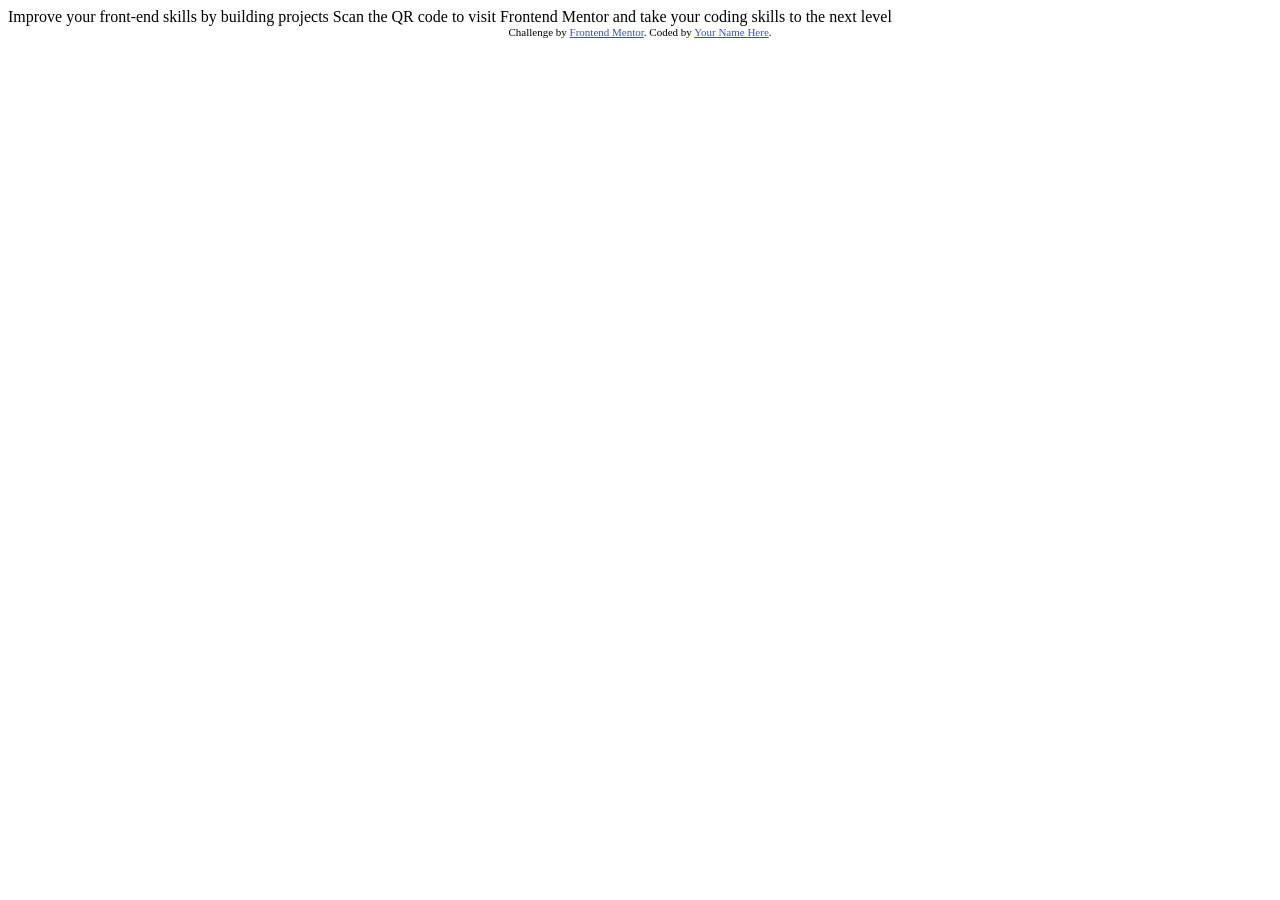
==== qr-code-component-main/index.html @ 66a61a2b "Initial commit" ====
<!DOCTYPE html>

<html lang="en">

<head>
  <meta charset="UTF-8">
  <meta name="viewport" content="width=device-width, initial-scale=1.0"> <!-- displays site properly based on user's device -->

  <link rel="icon" type="image/png" sizes="32x32" href="./images/favicon-32x32.png">
  
  <title>Frontend Mentor | QR code component</title>

  <!-- Feel free to remove these styles or customise in your own stylesheet 👍 -->
  <style>
    .attribution { font-size: 0.6875rem; text-align: center; }
    .attribution a { color: hsl(228, 45%, 44%); }
  </style>
</head>

<body>
  Improve your front-end skills by building projects

  Scan the QR code to visit Frontend Mentor and take your coding skills to the next level
  
  <footer class="attribution">
    Challenge by <a href="https://www.frontendmentor.io?ref=challenge">Frontend Mentor</a>. 
    Coded by <a href="#">Your Name Here</a>.
  </footer>
</body>

</html>
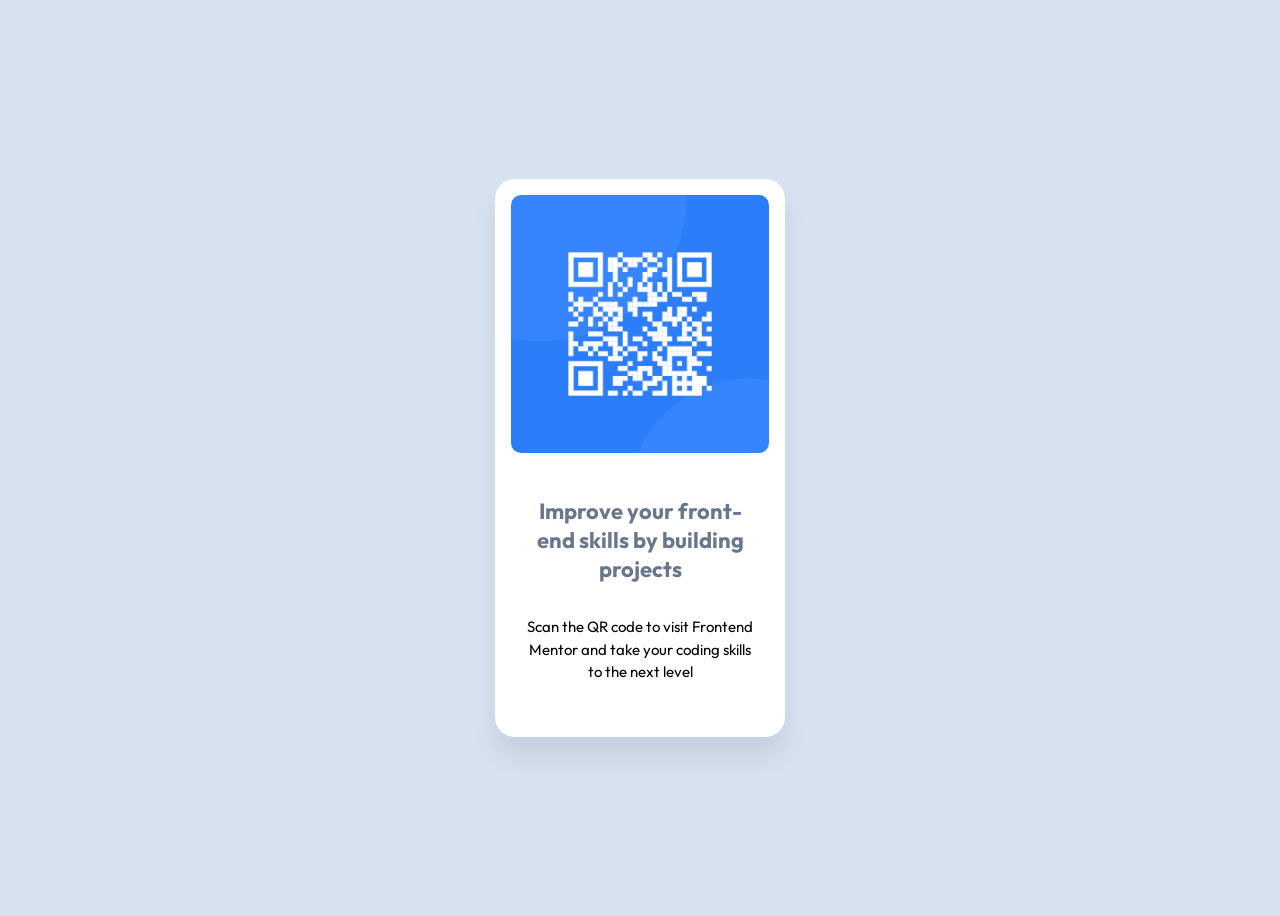
==== commit 82a9cf3a: "Initial commit" ====
--- a/qr-code-component-main/index.html
+++ b/qr-code-component-main/index.html
@@ -4,28 +4,22 @@
 
 <head>
   <meta charset="UTF-8">
-  <meta name="viewport" content="width=device-width, initial-scale=1.0"> <!-- displays site properly based on user's device -->
-
-  <link rel="icon" type="image/png" sizes="32x32" href="./images/favicon-32x32.png">
-  
-  <title>Frontend Mentor | QR code component</title>
-
-  <!-- Feel free to remove these styles or customise in your own stylesheet 👍 -->
-  <style>
-    .attribution { font-size: 0.6875rem; text-align: center; }
-    .attribution a { color: hsl(228, 45%, 44%); }
-  </style>
+  <meta name="viewport" content="width=device-width, initial-scale=1.0">
+  <link rel="icon" type="image/image-qr-code.png" sizes="32x32" href="./images/favicon-32x32.png">
+  <title>Front End mentor | QR Code Component </title>
+  <link rel="stylesheet" href="style.css">
 </head>
 
 <body>
-  Improve your front-end skills by building projects
-
-  Scan the QR code to visit Frontend Mentor and take your coding skills to the next level
-  
-  <footer class="attribution">
-    Challenge by <a href="https://www.frontendmentor.io?ref=challenge">Frontend Mentor</a>. 
-    Coded by <a href="#">Your Name Here</a>.
-  </footer>
+  <div class="container">
+    <div class="card">
+      <img src="images/image-qr-code.png" alt="QR Code">
+      <div class="text">
+        <h2>Improve your front-end skills by building projects</h2>
+        <p>Scan the QR code to visit Frontend Mentor and take your coding skills to the next level </p>
+      </div>
+    </div>
+  </div>
 </body>
 
 </html>
--- a/qr-code-component-main/style.css
+++ b/qr-code-component-main/style.css
@@ -0,0 +1,49 @@
+@import url('https://fonts.googleapis.com/css2?family=Outfit:wght@400;700&display=swap');
+{
+    margin: 0;
+    padding: 0;
+    box-sizing:border-box;
+}
+
+body{
+    font-family: 'Outfit', sans-serif;
+    background-color: hsl(212, 45%, 89%);
+    min-height: 100vh;
+    display: flex;
+    align-items: center;
+    justify-content:center;
+    font-size: 15px;
+}
+
+.container{
+    width: 320px;
+}
+
+.card{
+    background-color: hsl(0, 0%, 100%);
+    box-shadow: 0 20px 25px rgba(0,0,0,.08);
+    padding: 16px;
+    border-radius: 20px;
+    text-align: center;
+    margin: 0 1em;
+}
+
+.card img{
+    width: 100%;
+    border-radius: 10px;
+}
+
+.text{
+    padding: 22px 10px;
+}
+
+.text h2{
+    color: hsl(216, 15%, 48%);
+    padding-bottom: 15px;
+    font-size:22px;
+    line-height:1.3;
+}
+
+.text p{
+    line-height:1.5;
+}
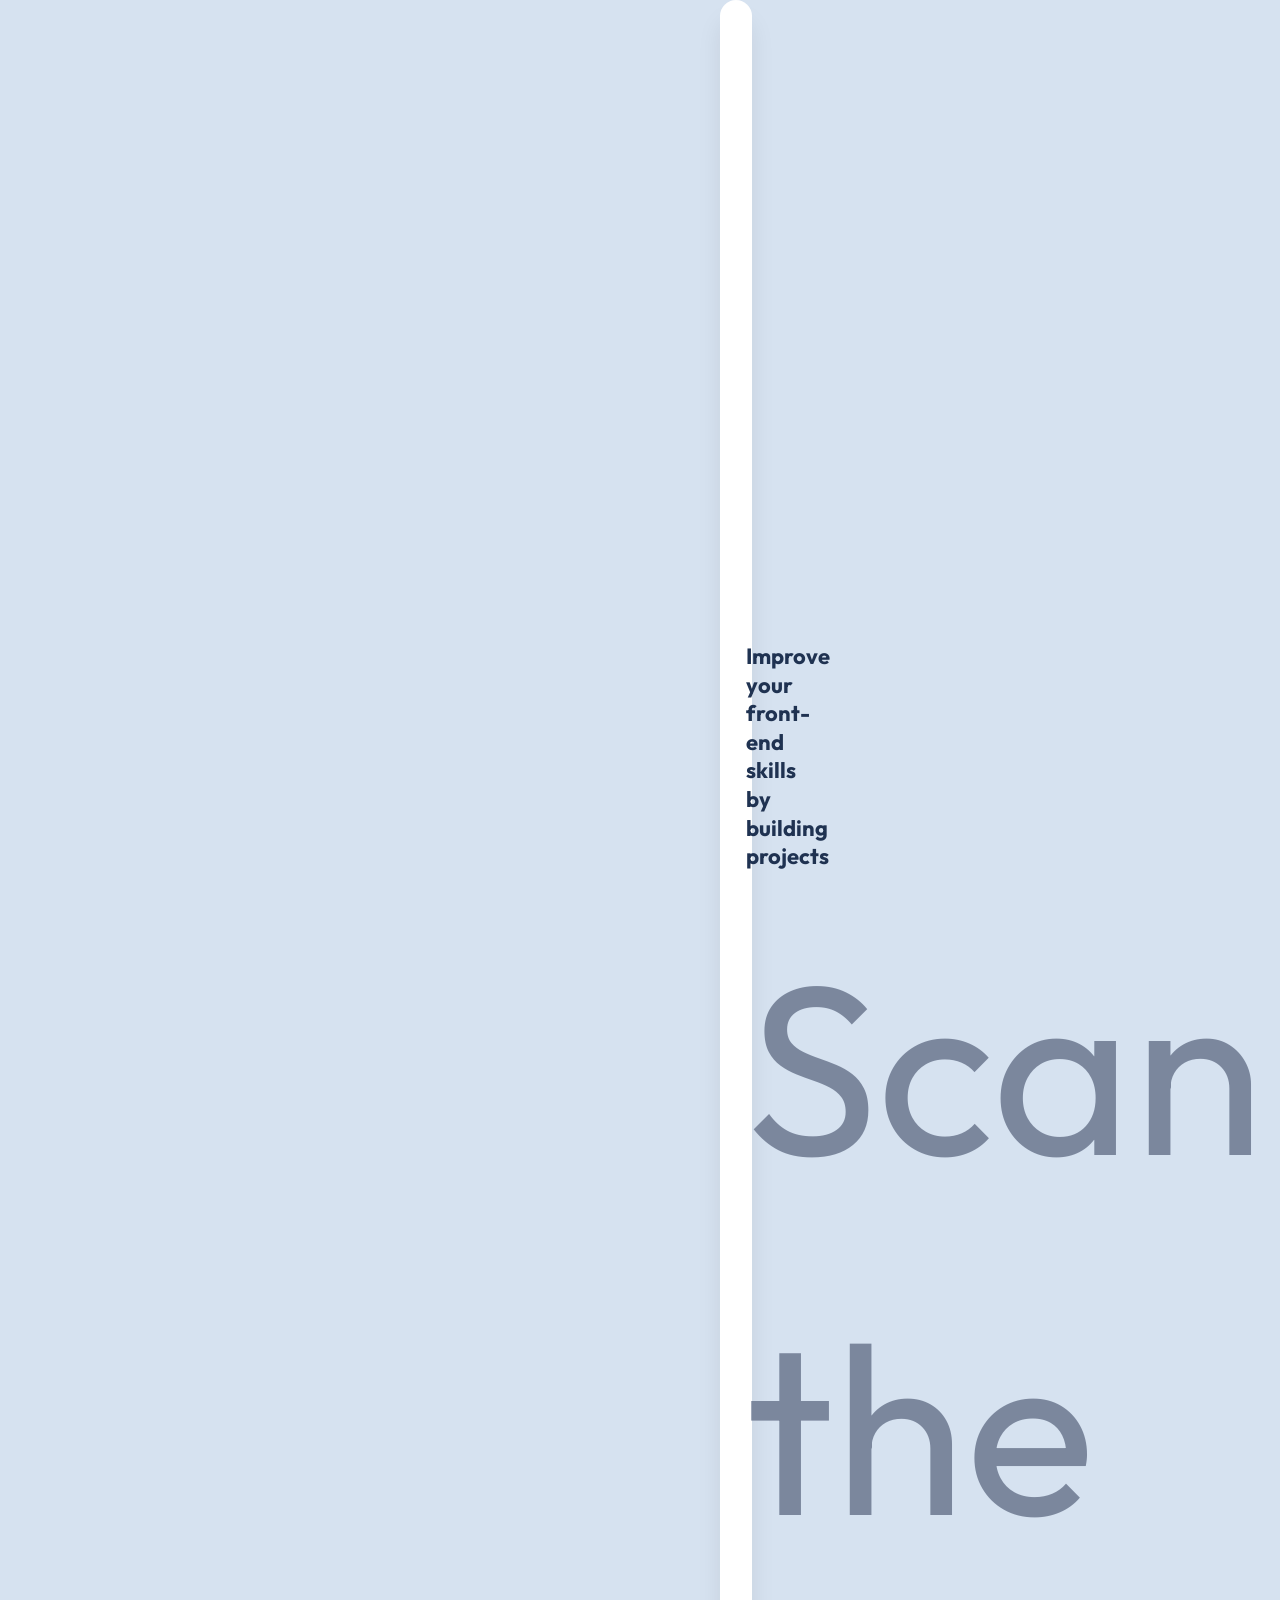
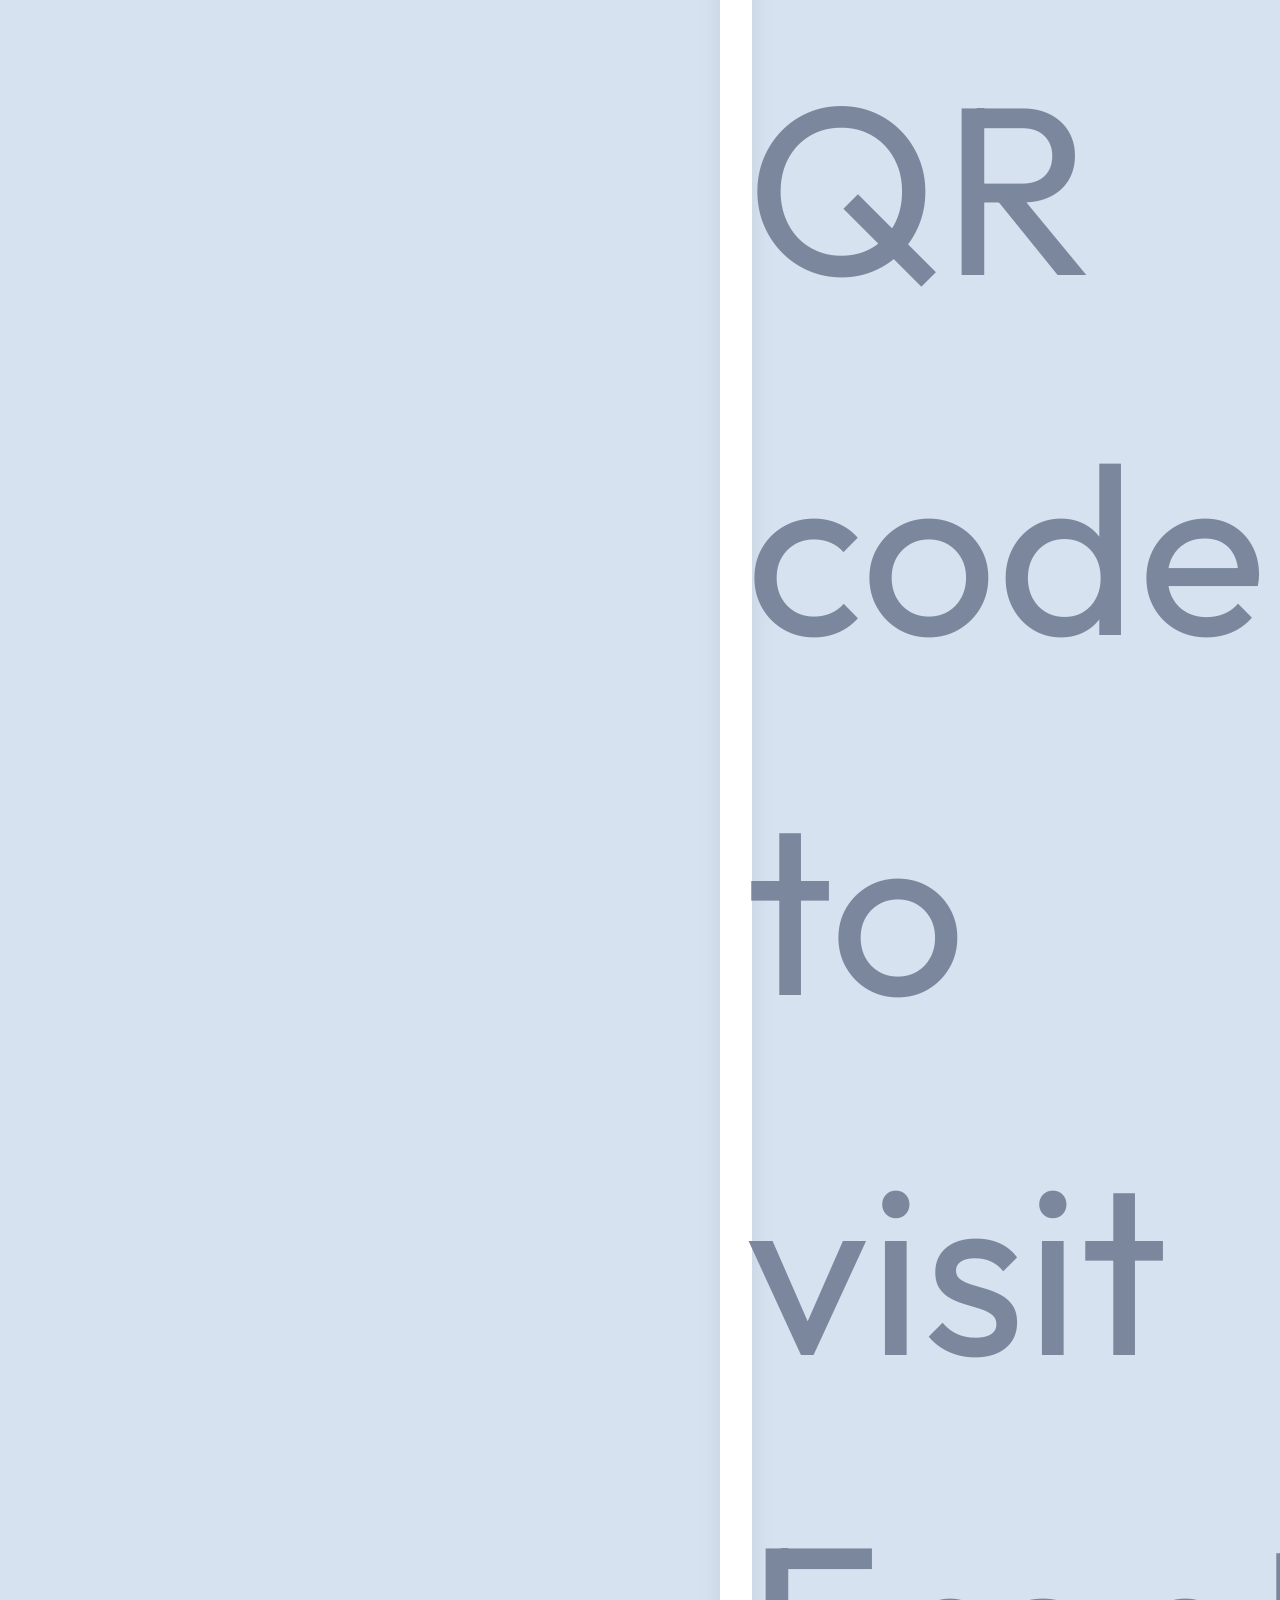
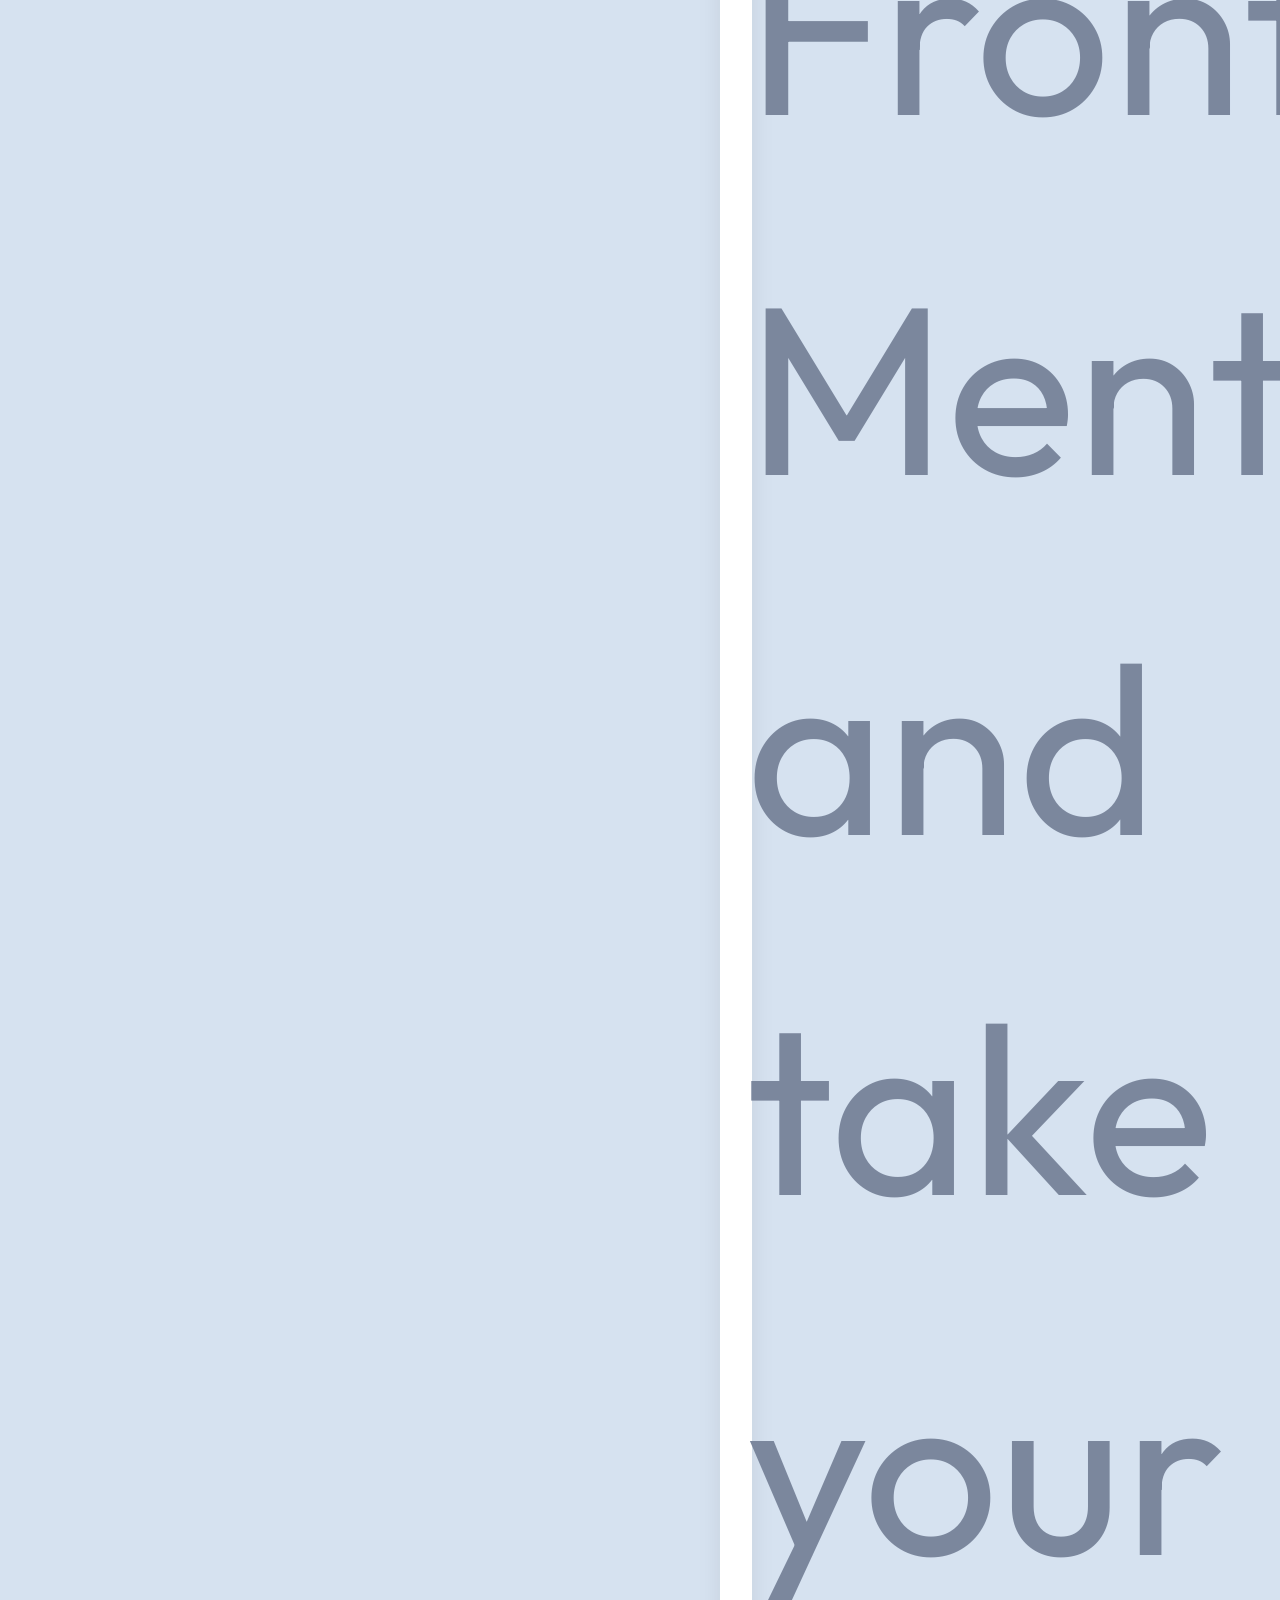
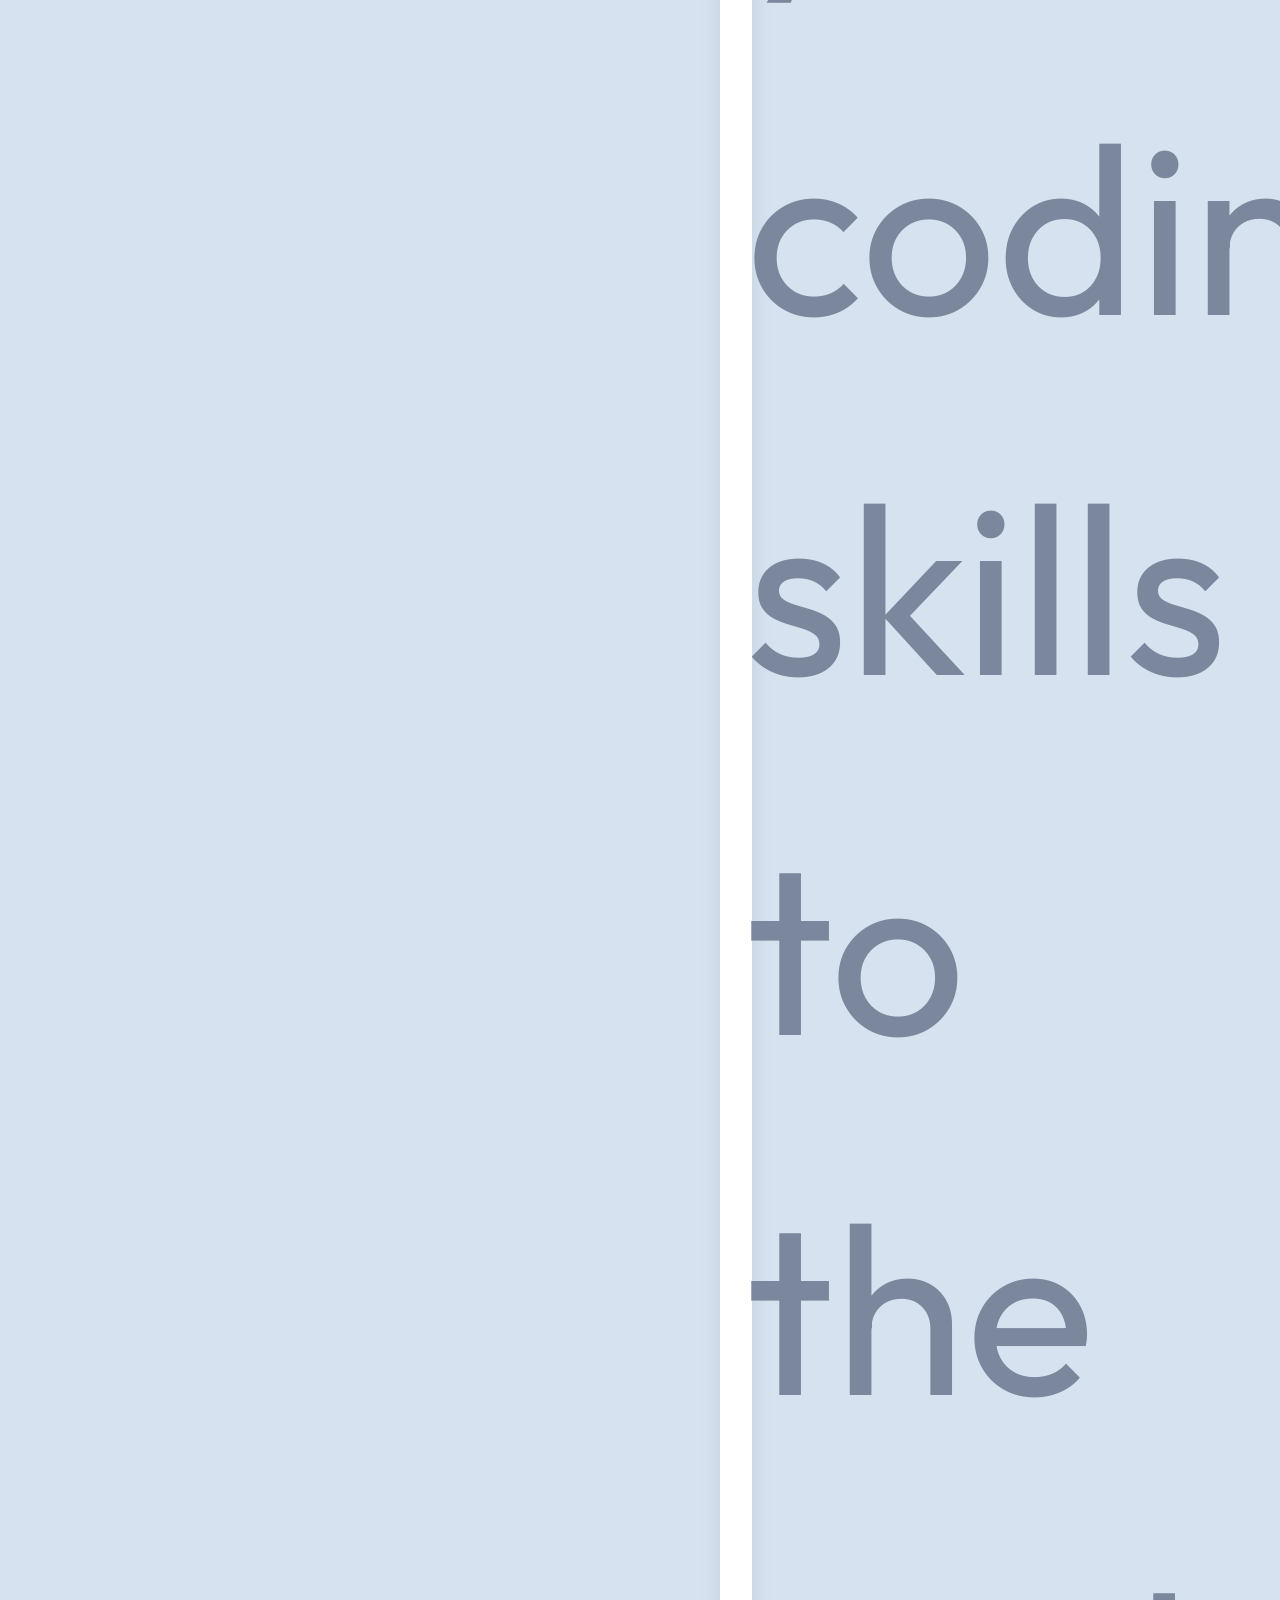
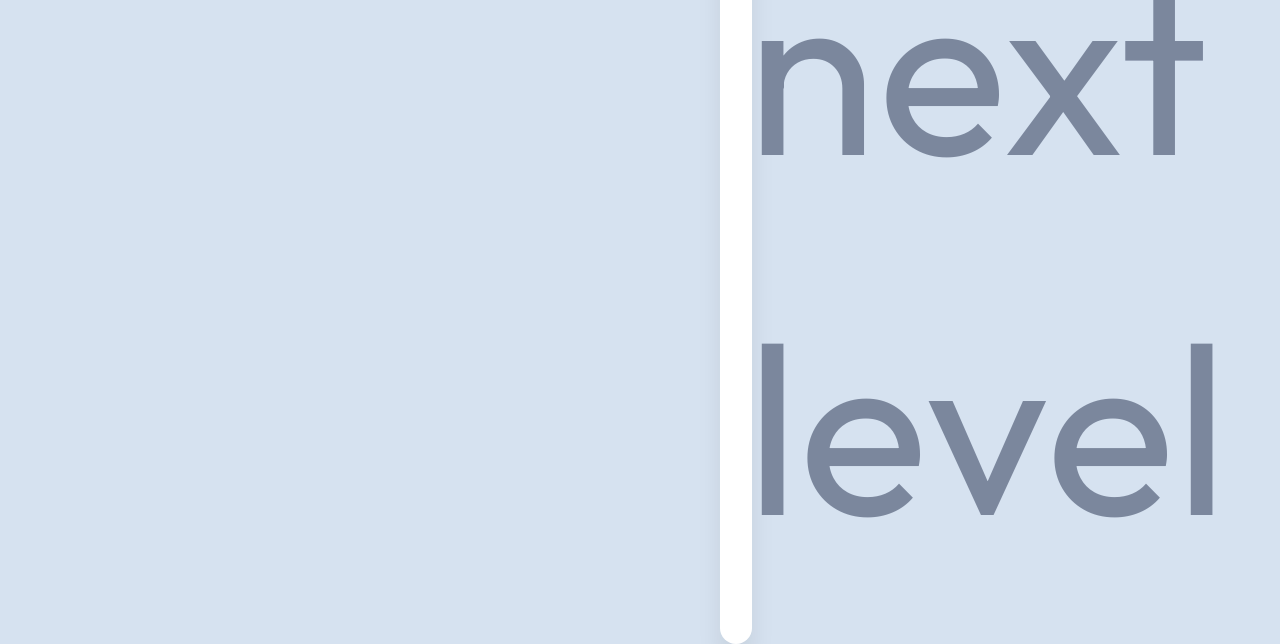
==== commit ecaca84a: "Revisi code index.html dan style.css" ====
--- a/qr-code-component-main/index.html
+++ b/qr-code-component-main/index.html
@@ -11,15 +11,18 @@
 </head>
 
 <body>
-  <div class="container">
-    <div class="card">
-      <img src="images/image-qr-code.png" alt="QR Code">
-      <div class="text">
-        <h2>Improve your front-end skills by building projects</h2>
-        <p>Scan the QR code to visit Frontend Mentor and take your coding skills to the next level </p>
-      </div>
-    </div>
-  </div>
+    <main class="container">
+      <article class="card">
+        <img class="card__image" src="images/image-qr-code.png" alt="QR Code">
+
+        <div class="card__content">
+          <h1 class="card__title">Improve your front-end skills by building projects</h2>
+          <p class="card__description">Scan the QR code to visit Frontend Mentor and take your coding skills to the next level </p>
+        </div>
+
+      </article>
+
+    </main>
 </body>
 
-</html>+</html>
--- a/qr-code-component-main/style.css
+++ b/qr-code-component-main/style.css
@@ -1,5 +1,5 @@
 @import url('https://fonts.googleapis.com/css2?family=Outfit:wght@400;700&display=swap');
-{
+*{
     margin: 0;
     padding: 0;
     box-sizing:border-box;
@@ -12,11 +12,16 @@
     display: flex;
     align-items: center;
     justify-content:center;
-    font-size: 15px;
+    font-size: 15rem;
+}
+
+img{
+  width: 100%;
+  display: block;
 }
 
 .container{
-    width: 320px;
+    width:min(320px, calc(100% - 2rem));
 }
 
 .card{
@@ -28,22 +33,24 @@
     margin: 0 1em;
 }
 
-.card img{
+.card__image{
     width: 100%;
     border-radius: 10px;
 }
 
-.text{
+.card__content{
     padding: 22px 10px;
 }
 
-.text h2{
-    color: hsl(216, 15%, 48%);
+.card__title{
+    color: hsl(218, 44%, 22%);
     padding-bottom: 15px;
     font-size:22px;
     line-height:1.3;
 }
 
-.text p{
+.card__description{
+    color:hsl(220, 15%, 55%);
     line-height:1.5;
+    letter-spacing:.2px;
 }
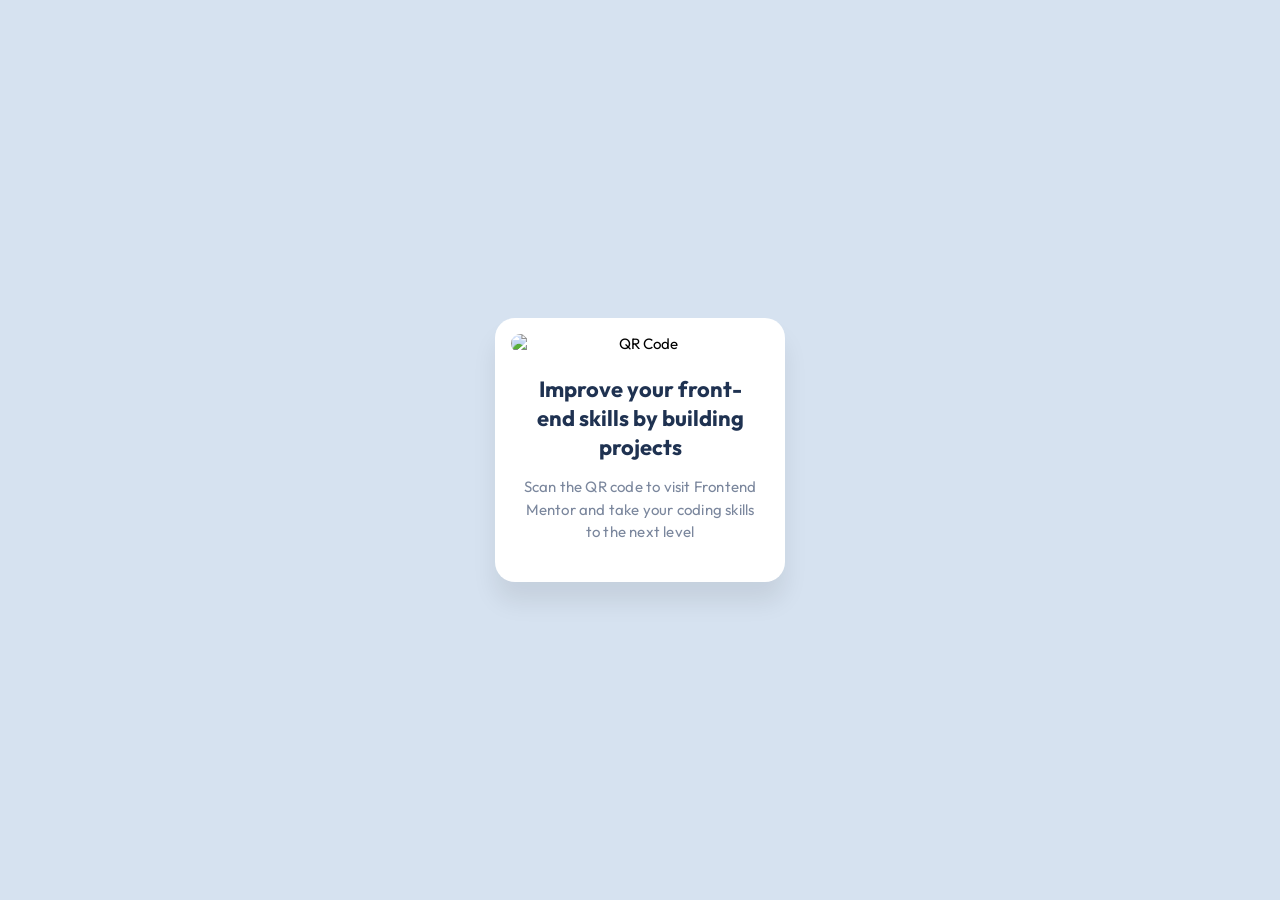
==== commit f73fc6a5: "Fix closing tag for card title in index.html" ====
--- a/qr-code-component-main/index.html
+++ b/qr-code-component-main/index.html
@@ -16,7 +16,7 @@
         <img class="card__image" src="images/image-qr-code.png" alt="QR Code">
 
         <div class="card__content">
-          <h1 class="card__title">Improve your front-end skills by building projects</h2>
+          <h1 class="card__title">Improve your front-end skills by building projects</h1>
           <p class="card__description">Scan the QR code to visit Frontend Mentor and take your coding skills to the next level </p>
         </div>
 
--- a/qr-code-component-main/style.css
+++ b/qr-code-component-main/style.css
@@ -12,7 +12,7 @@
     display: flex;
     align-items: center;
     justify-content:center;
-    font-size: 15rem;
+    font-size: 15px;
 }
 
 img{
